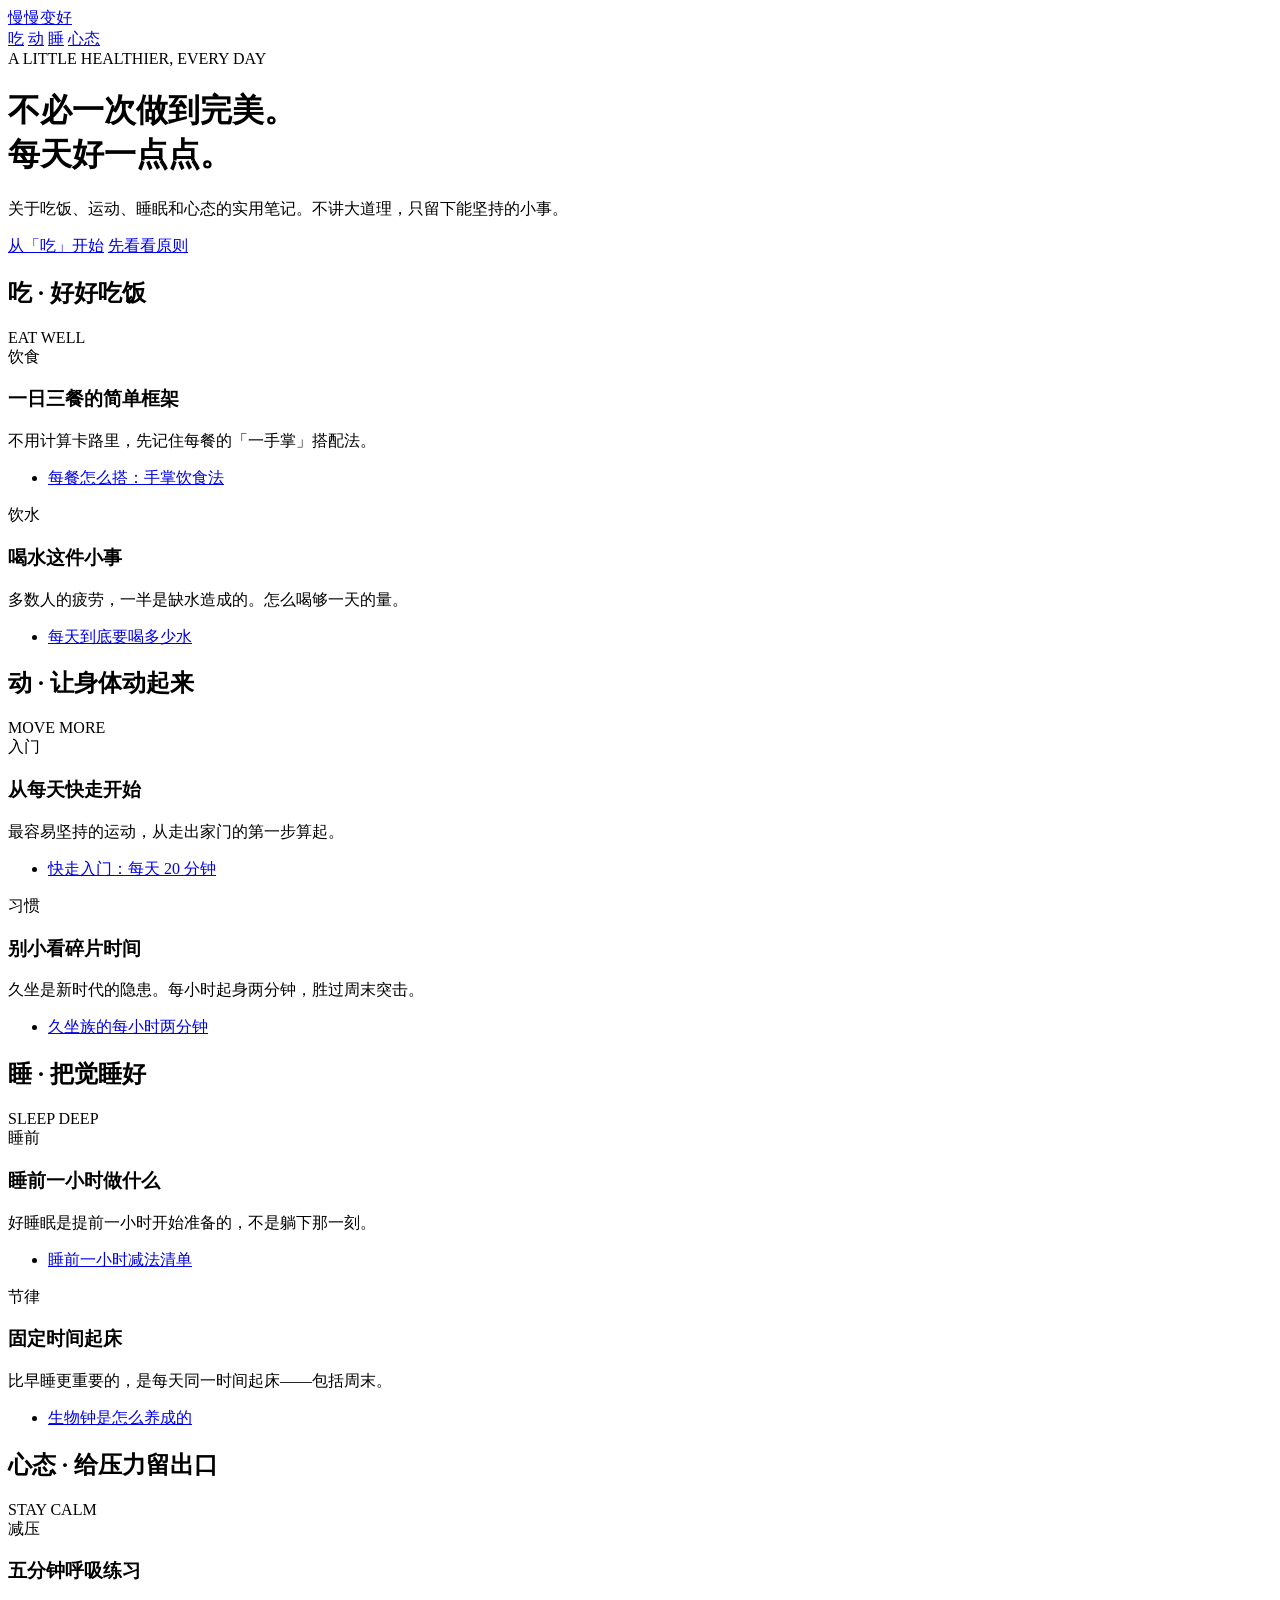
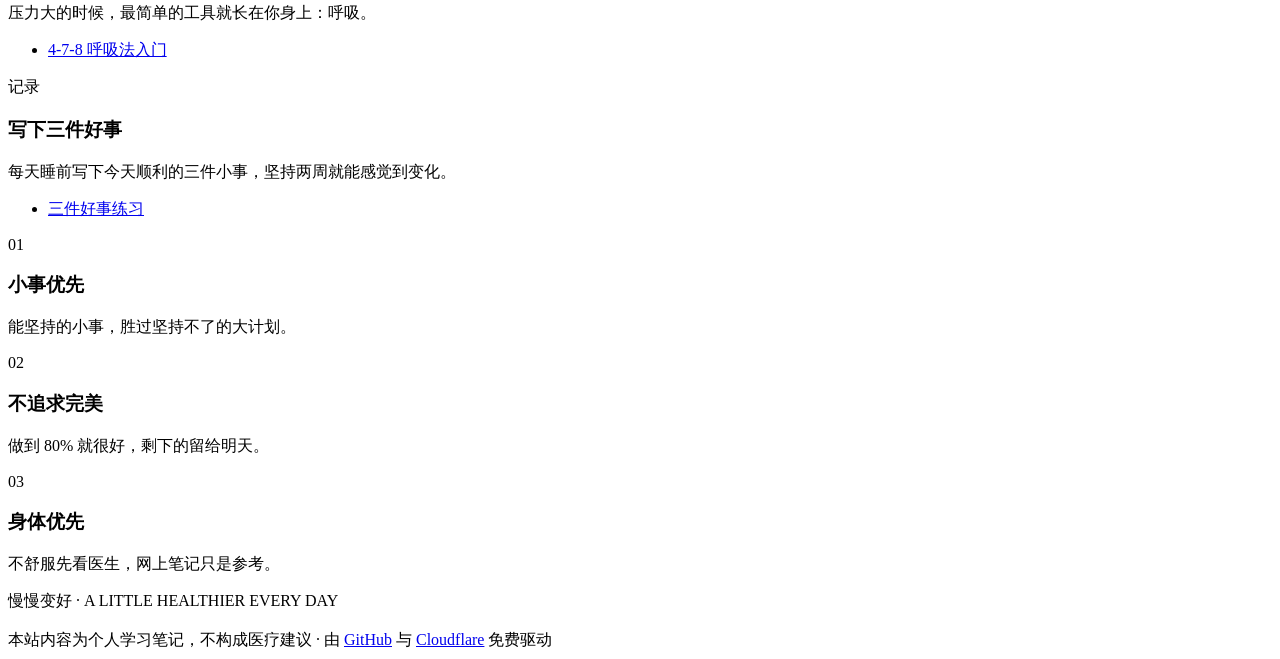
==== index.html @ fbc47bec "first commit" ====
<!DOCTYPE html>
<html lang="zh-CN">
<head>
<meta charset="UTF-8">
<meta name="viewport" content="width=device-width, initial-scale=1.0">
<title>慢慢变好 · 健康生活知识库</title>
<meta name="description" content="关于吃、动、睡与心态的健康生活知识库。不必一次做到完美，每天一点点。">
<link rel="stylesheet" href="css/style.css">
</head>
<body>

<header class="site">
  <div class="wrap nav">
    <a class="logo" href="index.html">慢慢<span>变好</span></a>
    <nav class="nav-links">
      <a href="#eat">吃</a>
      <a href="#move">动</a>
      <a href="#sleep">睡</a>
      <a href="#mind">心态</a>
    </nav>
  </div>
</header>

<main>
  <div class="wrap hero">
    <div class="kicker">A LITTLE HEALTHIER, EVERY DAY</div>
    <h1>不必一次做到完美。<br>每天好一点点。</h1>
    <p>关于吃饭、运动、睡眠和心态的实用笔记。不讲大道理，只留下能坚持的小事。</p>
    <a class="btn" href="#eat">从「吃」开始</a>
    <a class="btn ghost" href="#principles">先看看原则</a>
  </div>

  <section class="block" id="eat">
    <div class="wrap">
      <div class="section-title">
        <h2>吃 · 好好吃饭</h2>
        <div class="en">EAT WELL</div>
      </div>
      <div class="cards">
        <div class="card">
          <span class="tag t-eat">饮食</span>
          <h3>一日三餐的简单框架</h3>
          <p>不用计算卡路里，先记住每餐的「一手掌」搭配法。</p>
          <ul>
            <li><a href="articles/eat-plate.html">每餐怎么搭：手掌饮食法</a></li>
          </ul>
        </div>
        <div class="card">
          <span class="tag t-eat">饮水</span>
          <h3>喝水这件小事</h3>
          <p>多数人的疲劳，一半是缺水造成的。怎么喝够一天的量。</p>
          <ul>
            <li><a href="articles/eat-water.html">每天到底要喝多少水</a></li>
          </ul>
        </div>
      </div>
    </div>
  </section>

  <section class="block" id="move">
    <div class="wrap">
      <div class="section-title">
        <h2>动 · 让身体动起来</h2>
        <div class="en">MOVE MORE</div>
      </div>
      <div class="cards">
        <div class="card">
          <span class="tag t-move">入门</span>
          <h3>从每天快走开始</h3>
          <p>最容易坚持的运动，从走出家门的第一步算起。</p>
          <ul>
            <li><a href="articles/move-walking.html">快走入门：每天 20 分钟</a></li>
          </ul>
        </div>
        <div class="card">
          <span class="tag t-move">习惯</span>
          <h3>别小看碎片时间</h3>
          <p>久坐是新时代的隐患。每小时起身两分钟，胜过周末突击。</p>
          <ul>
            <li><a href="articles/move-breaks.html">久坐族的每小时两分钟</a></li>
          </ul>
        </div>
      </div>
    </div>
  </section>

  <section class="block" id="sleep">
    <div class="wrap">
      <div class="section-title">
        <h2>睡 · 把觉睡好</h2>
        <div class="en">SLEEP DEEP</div>
      </div>
      <div class="cards">
        <div class="card">
          <span class="tag t-sleep">睡前</span>
          <h3>睡前一小时做什么</h3>
          <p>好睡眠是提前一小时开始准备的，不是躺下那一刻。</p>
          <ul>
            <li><a href="articles/sleep-routine.html">睡前一小时减法清单</a></li>
          </ul>
        </div>
        <div class="card">
          <span class="tag t-sleep">节律</span>
          <h3>固定时间起床</h3>
          <p>比早睡更重要的，是每天同一时间起床——包括周末。</p>
          <ul>
            <li><a href="articles/sleep-rhythm.html">生物钟是怎么养成的</a></li>
          </ul>
        </div>
      </div>
    </div>
  </section>

  <section class="block" id="mind">
    <div class="wrap">
      <div class="section-title">
        <h2>心态 · 给压力留出口</h2>
        <div class="en">STAY CALM</div>
      </div>
      <div class="cards">
        <div class="card">
          <span class="tag t-mind">减压</span>
          <h3>五分钟呼吸练习</h3>
          <p>压力大的时候，最简单的工具就长在你身上：呼吸。</p>
          <ul>
            <li><a href="articles/mind-breathing.html">4-7-8 呼吸法入门</a></li>
          </ul>
        </div>
        <div class="card">
          <span class="tag t-mind">记录</span>
          <h3>写下三件好事</h3>
          <p>每天睡前写下今天顺利的三件小事，坚持两周就能感觉到变化。</p>
          <ul>
            <li><a href="articles/mind-journal.html">三件好事练习</a></li>
          </ul>
        </div>
      </div>
    </div>
  </section>

  <section class="principles" id="principles">
    <div class="wrap grid">
      <div>
        <div class="num">01</div>
        <h3>小事优先</h3>
        <p>能坚持的小事，胜过坚持不了的大计划。</p>
      </div>
      <div>
        <div class="num">02</div>
        <h3>不追求完美</h3>
        <p>做到 80% 就很好，剩下的留给明天。</p>
      </div>
      <div>
        <div class="num">03</div>
        <h3>身体优先</h3>
        <p>不舒服先看医生，网上笔记只是参考。</p>
      </div>
    </div>
  </section>
</main>

<footer class="site">
  <div class="wrap">
    慢慢变好 · A LITTLE HEALTHIER EVERY DAY<br><br>
    本站内容为个人学习笔记，不构成医疗建议 · 由 <a href="https://github.com/" target="_blank">GitHub</a> 与 <a href="https://www.cloudflare.com/" target="_blank">Cloudflare</a> 免费驱动
  </div>
</footer>

</body>
</html>
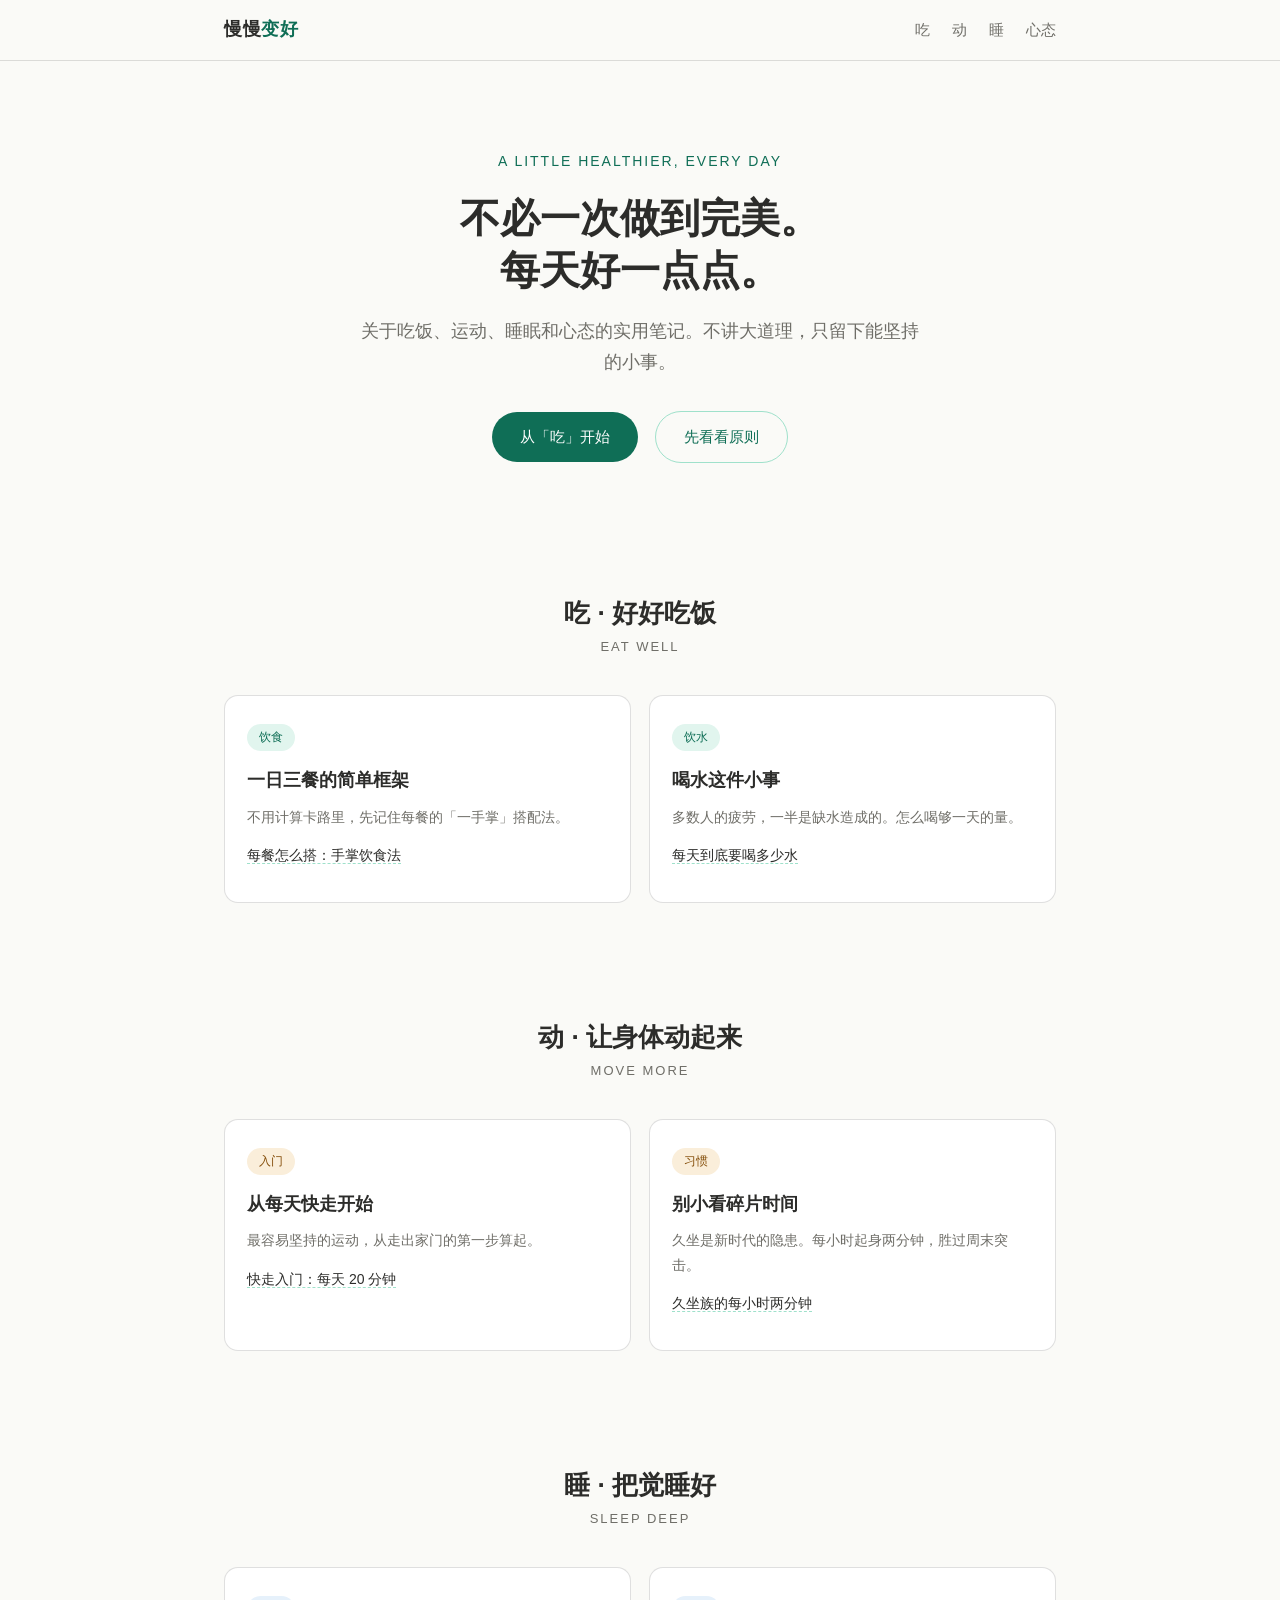
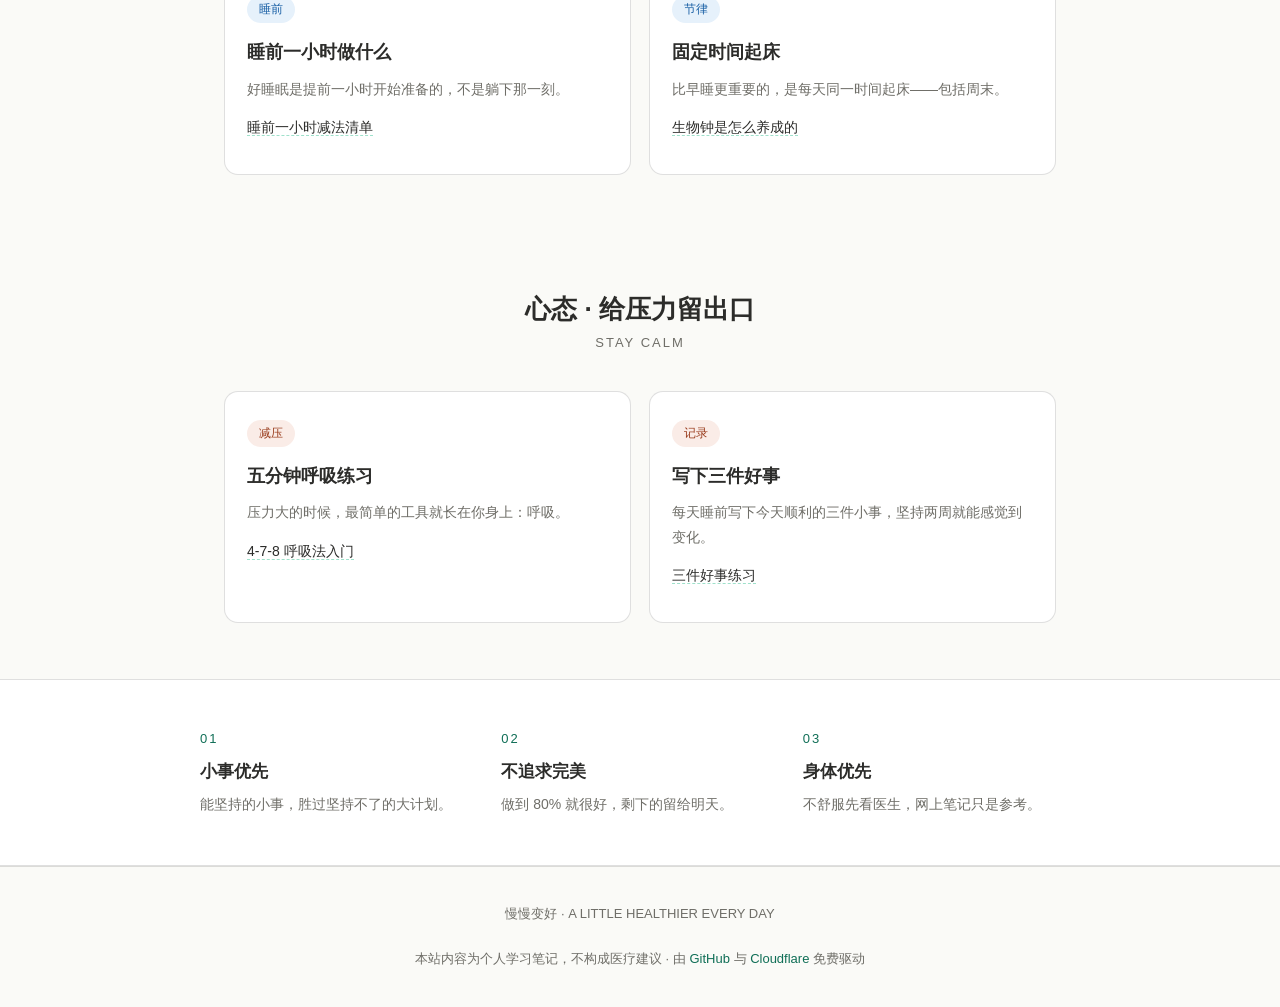
==== commit a2c28cf2: "fix links" ====
--- a/index.html
+++ b/index.html
@@ -5,7 +5,7 @@
 <meta name="viewport" content="width=device-width, initial-scale=1.0">
 <title>慢慢变好 · 健康生活知识库</title>
 <meta name="description" content="关于吃、动、睡与心态的健康生活知识库。不必一次做到完美，每天一点点。">
-<link rel="stylesheet" href="css/style.css">
+<link rel="stylesheet" href="style.css">
 </head>
 <body>
 
@@ -42,7 +42,7 @@
           <h3>一日三餐的简单框架</h3>
           <p>不用计算卡路里，先记住每餐的「一手掌」搭配法。</p>
           <ul>
-            <li><a href="articles/eat-plate.html">每餐怎么搭：手掌饮食法</a></li>
+            <li><a href="eat-plate.html">每餐怎么搭：手掌饮食法</a></li>
           </ul>
         </div>
         <div class="card">
@@ -50,7 +50,7 @@
           <h3>喝水这件小事</h3>
           <p>多数人的疲劳，一半是缺水造成的。怎么喝够一天的量。</p>
           <ul>
-            <li><a href="articles/eat-water.html">每天到底要喝多少水</a></li>
+            <li><a href="eat-water.html">每天到底要喝多少水</a></li>
           </ul>
         </div>
       </div>
@@ -69,7 +69,7 @@
           <h3>从每天快走开始</h3>
           <p>最容易坚持的运动，从走出家门的第一步算起。</p>
           <ul>
-            <li><a href="articles/move-walking.html">快走入门：每天 20 分钟</a></li>
+            <li><a href="move-walking.html">快走入门：每天 20 分钟</a></li>
           </ul>
         </div>
         <div class="card">
@@ -77,7 +77,7 @@
           <h3>别小看碎片时间</h3>
           <p>久坐是新时代的隐患。每小时起身两分钟，胜过周末突击。</p>
           <ul>
-            <li><a href="articles/move-breaks.html">久坐族的每小时两分钟</a></li>
+            <li><a href="move-breaks.html">久坐族的每小时两分钟</a></li>
           </ul>
         </div>
       </div>
@@ -96,7 +96,7 @@
           <h3>睡前一小时做什么</h3>
           <p>好睡眠是提前一小时开始准备的，不是躺下那一刻。</p>
           <ul>
-            <li><a href="articles/sleep-routine.html">睡前一小时减法清单</a></li>
+            <li><a href="sleep-routine.html">睡前一小时减法清单</a></li>
           </ul>
         </div>
         <div class="card">
@@ -104,7 +104,7 @@
           <h3>固定时间起床</h3>
           <p>比早睡更重要的，是每天同一时间起床——包括周末。</p>
           <ul>
-            <li><a href="articles/sleep-rhythm.html">生物钟是怎么养成的</a></li>
+            <li><a href="sleep-rhythm.html">生物钟是怎么养成的</a></li>
           </ul>
         </div>
       </div>
@@ -123,7 +123,7 @@
           <h3>五分钟呼吸练习</h3>
           <p>压力大的时候，最简单的工具就长在你身上：呼吸。</p>
           <ul>
-            <li><a href="articles/mind-breathing.html">4-7-8 呼吸法入门</a></li>
+            <li><a href="mind-breathing.html">4-7-8 呼吸法入门</a></li>
           </ul>
         </div>
         <div class="card">
@@ -131,7 +131,7 @@
           <h3>写下三件好事</h3>
           <p>每天睡前写下今天顺利的三件小事，坚持两周就能感觉到变化。</p>
           <ul>
-            <li><a href="articles/mind-journal.html">三件好事练习</a></li>
+            <li><a href="mind-journal.html">三件好事练习</a></li>
           </ul>
         </div>
       </div>
--- a/style.css
+++ b/style.css
@@ -0,0 +1,207 @@
+:root {
+  --bg: #fafaf7;
+  --surface: #ffffff;
+  --ink: #2c2c2a;
+  --muted: #6f6e68;
+  --accent: #0f6e56;
+  --accent-soft: #e1f5ee;
+  --accent-border: #9fe1cb;
+  --amber-soft: #faeeda;
+  --amber-ink: #854f0b;
+  --blue-soft: #e6f1fb;
+  --blue-ink: #185fa5;
+  --coral-soft: #faece7;
+  --coral-ink: #993c1d;
+  --border: rgba(44, 44, 42, 0.15);
+  --radius: 14px;
+  --maxw: 880px;
+}
+
+* { margin: 0; padding: 0; box-sizing: border-box; }
+
+body {
+  font-family: -apple-system, BlinkMacSystemFont, "PingFang SC", "Hiragino Sans GB", "Microsoft YaHei", sans-serif;
+  background: var(--bg);
+  color: var(--ink);
+  line-height: 1.75;
+  font-size: 16px;
+}
+
+.wrap { max-width: var(--maxw); margin: 0 auto; padding: 0 24px; }
+
+/* ---------- 顶部导航 ---------- */
+header.site {
+  position: sticky;
+  top: 0;
+  background: rgba(250, 250, 247, 0.92);
+  backdrop-filter: blur(8px);
+  border-bottom: 1px solid var(--border);
+  z-index: 10;
+}
+.nav {
+  display: flex;
+  align-items: center;
+  justify-content: space-between;
+  height: 60px;
+}
+.logo {
+  font-weight: 600;
+  font-size: 18px;
+  color: var(--ink);
+  text-decoration: none;
+  letter-spacing: 0.5px;
+}
+.logo span { color: var(--accent); }
+.nav-links { display: flex; gap: 22px; }
+.nav-links a {
+  color: var(--muted);
+  text-decoration: none;
+  font-size: 15px;
+}
+.nav-links a:hover { color: var(--accent); }
+
+/* ---------- Hero ---------- */
+.hero { padding: 88px 0 72px; text-align: center; }
+.hero .kicker {
+  color: var(--accent);
+  font-size: 14px;
+  letter-spacing: 2px;
+  margin-bottom: 18px;
+}
+.hero h1 {
+  font-size: 40px;
+  font-weight: 600;
+  line-height: 1.3;
+  margin-bottom: 20px;
+}
+.hero p {
+  color: var(--muted);
+  font-size: 18px;
+  max-width: 560px;
+  margin: 0 auto 32px;
+}
+.btn {
+  display: inline-block;
+  background: var(--accent);
+  color: #fff;
+  padding: 12px 28px;
+  border-radius: 999px;
+  text-decoration: none;
+  font-size: 15px;
+  margin: 0 6px;
+}
+.btn.ghost {
+  background: transparent;
+  color: var(--accent);
+  border: 1px solid var(--accent-border);
+}
+.btn:hover { opacity: 0.9; }
+
+/* ---------- 分区卡片 ---------- */
+section.block { padding: 56px 0; }
+.section-title { text-align: center; margin-bottom: 8px; }
+.section-title h2 { font-size: 26px; font-weight: 600; }
+.section-title .en {
+  color: var(--muted);
+  font-size: 13px;
+  letter-spacing: 2px;
+  text-transform: uppercase;
+}
+.cards {
+  display: grid;
+  grid-template-columns: repeat(auto-fit, minmax(220px, 1fr));
+  gap: 18px;
+  margin-top: 36px;
+}
+.card {
+  background: var(--surface);
+  border: 1px solid var(--border);
+  border-radius: var(--radius);
+  padding: 26px 22px;
+}
+.card .tag {
+  display: inline-block;
+  font-size: 12px;
+  padding: 3px 12px;
+  border-radius: 999px;
+  margin-bottom: 14px;
+}
+.card h3 { font-size: 18px; font-weight: 600; margin-bottom: 8px; }
+.card p { color: var(--muted); font-size: 14px; margin-bottom: 14px; }
+.card ul { list-style: none; }
+.card ul li { margin: 8px 0; font-size: 14px; }
+.card ul li a { color: var(--ink); text-decoration: none; border-bottom: 1px dashed var(--accent-border); }
+.card ul li a:hover { color: var(--accent); }
+.t-eat  { background: var(--accent-soft); color: var(--accent); }
+.t-move { background: var(--amber-soft); color: var(--amber-ink); }
+.t-sleep{ background: var(--blue-soft); color: var(--blue-ink); }
+.t-mind { background: var(--coral-soft); color: var(--coral-ink); }
+
+/* ---------- 原则 ---------- */
+.principles {
+  background: var(--surface);
+  border-top: 1px solid var(--border);
+  border-bottom: 1px solid var(--border);
+}
+.principles .grid {
+  display: grid;
+  grid-template-columns: repeat(auto-fit, minmax(220px, 1fr));
+  gap: 24px;
+  padding: 48px 0;
+}
+.principles .num { color: var(--accent); font-size: 13px; letter-spacing: 2px; }
+.principles h3 { font-size: 17px; font-weight: 600; margin: 6px 0; }
+.principles p { color: var(--muted); font-size: 14px; }
+
+/* ---------- 文章页 ---------- */
+.article {
+  background: var(--surface);
+  border-radius: var(--radius);
+  border: 1px solid var(--border);
+  padding: 48px 40px;
+  margin: 40px 0 24px;
+}
+.article .meta { color: var(--muted); font-size: 13px; margin-bottom: 6px; }
+.article .meta .cat { color: var(--accent); margin-right: 10px; }
+.article h1 { font-size: 30px; font-weight: 600; line-height: 1.35; margin-bottom: 24px; }
+.article h2 {
+  font-size: 20px;
+  font-weight: 600;
+  margin: 34px 0 12px;
+  padding-left: 12px;
+  border-left: 3px solid var(--accent);
+}
+.article p { margin: 12px 0; }
+.article ul, .article ol { margin: 12px 0 12px 24px; }
+.article li { margin: 6px 0; }
+.article blockquote {
+  background: var(--accent-soft);
+  border-radius: 10px;
+  padding: 14px 18px;
+  color: var(--accent);
+  margin: 20px 0;
+  font-size: 15px;
+}
+.back {
+  display: inline-block;
+  color: var(--accent);
+  text-decoration: none;
+  font-size: 14px;
+  margin-bottom: 8px;
+}
+
+/* ---------- 页脚 ---------- */
+footer.site {
+  border-top: 1px solid var(--border);
+  padding: 36px 0;
+  text-align: center;
+  color: var(--muted);
+  font-size: 13px;
+}
+footer.site a { color: var(--accent); text-decoration: none; }
+
+@media (max-width: 600px) {
+  .hero h1 { font-size: 30px; }
+  .article { padding: 30px 22px; }
+  .nav-links { gap: 12px; font-size: 13px; }
+}
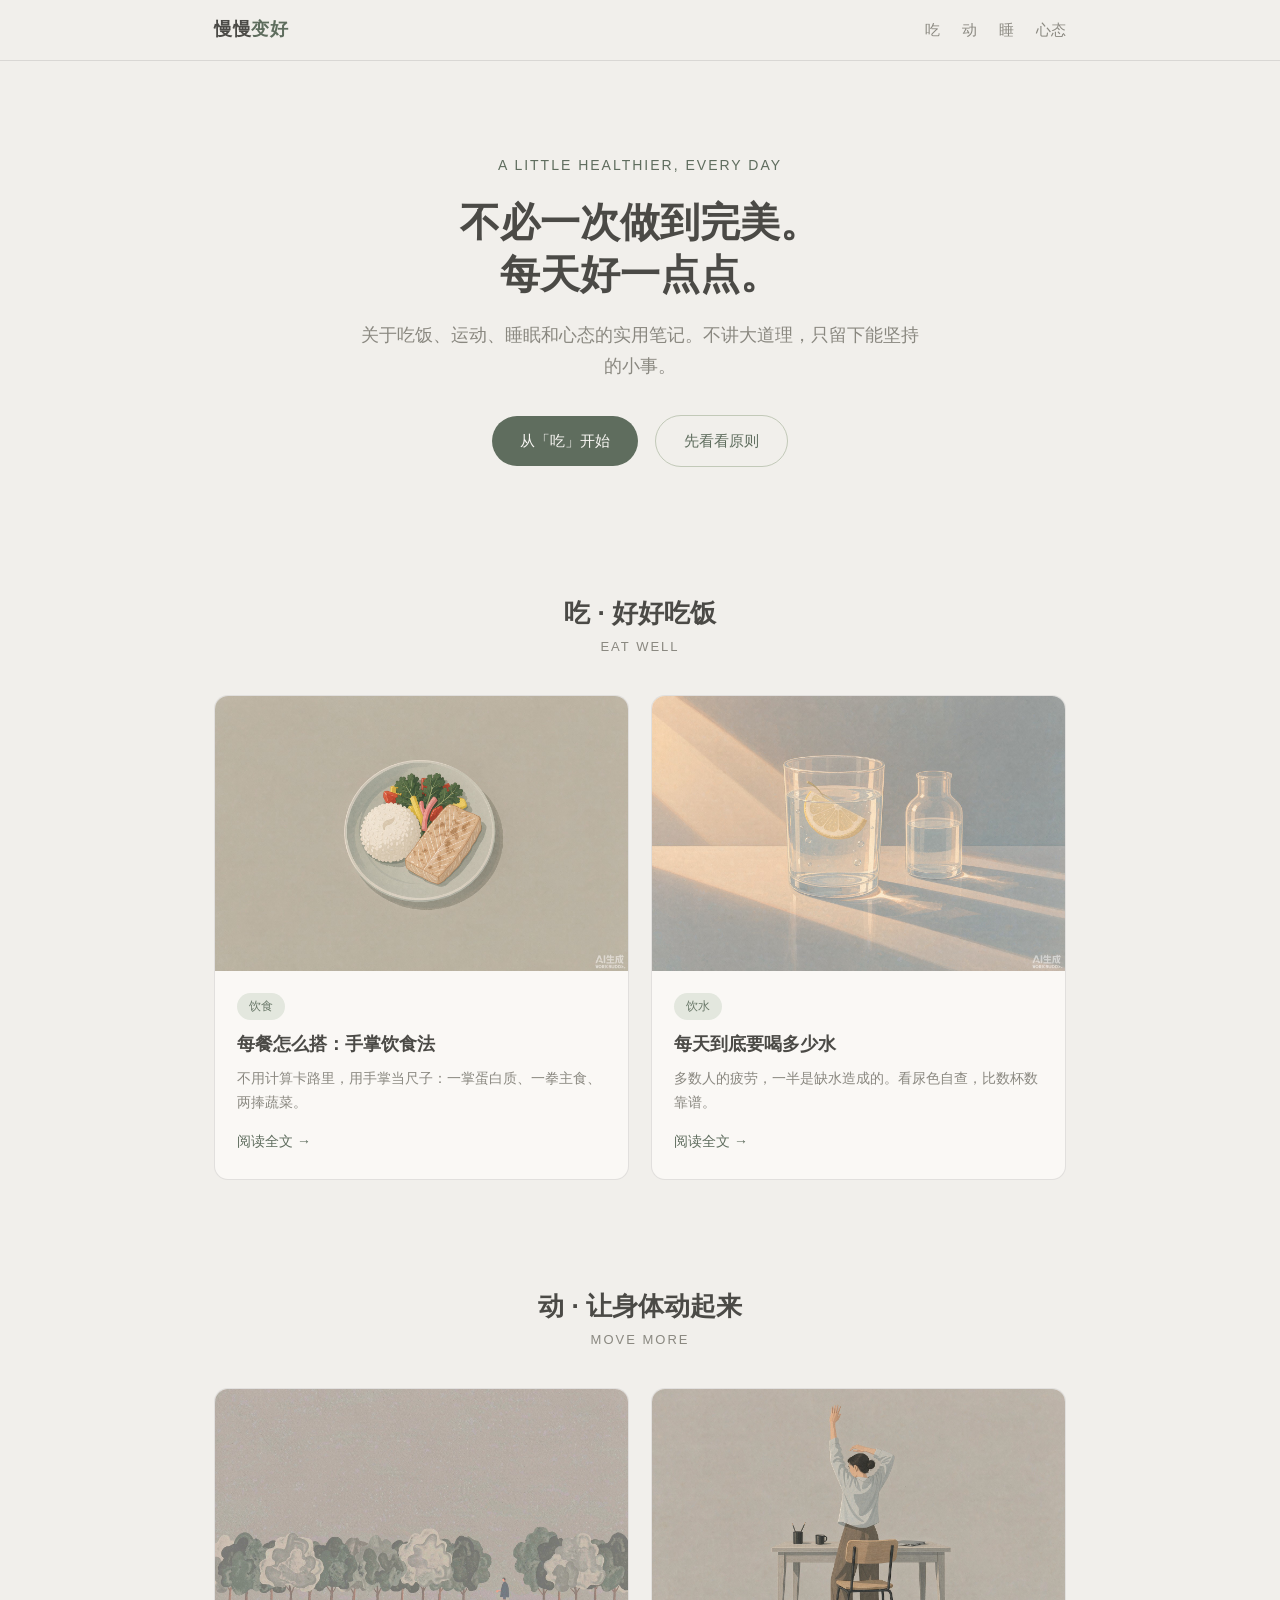
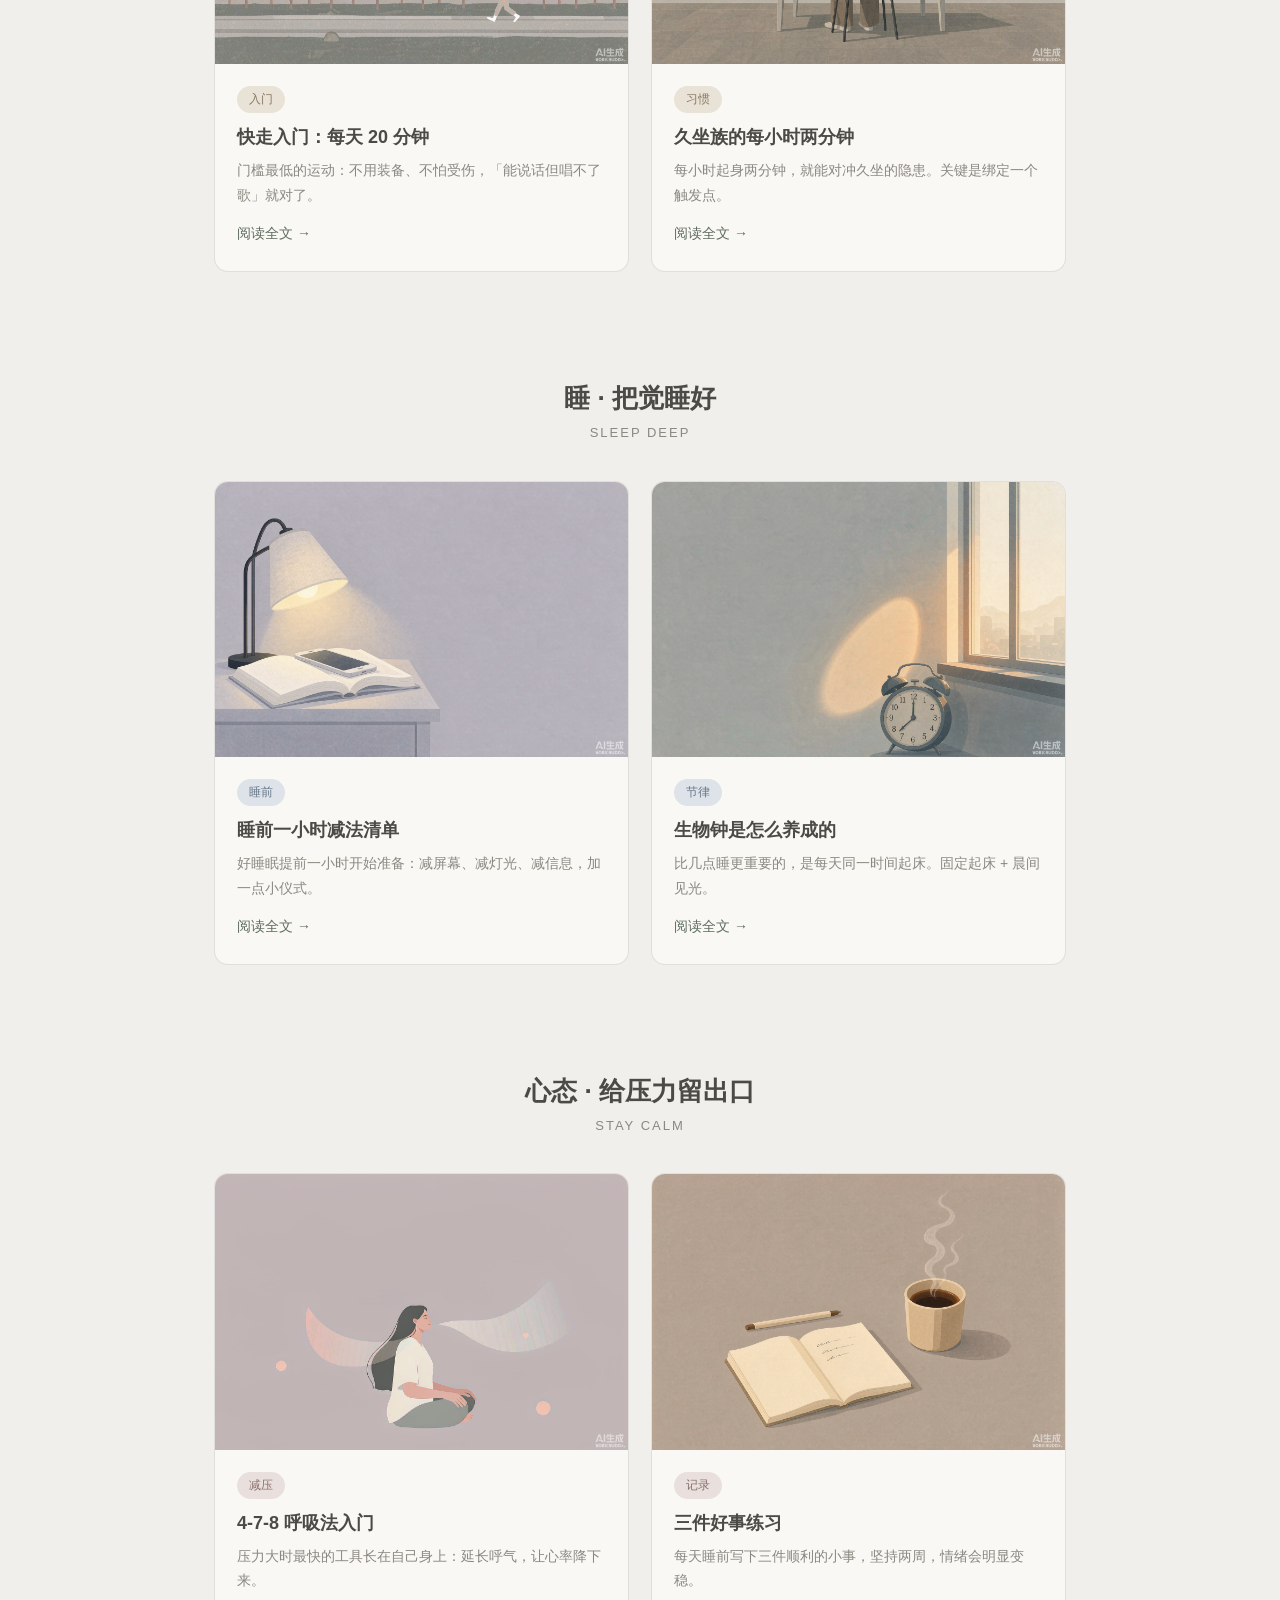
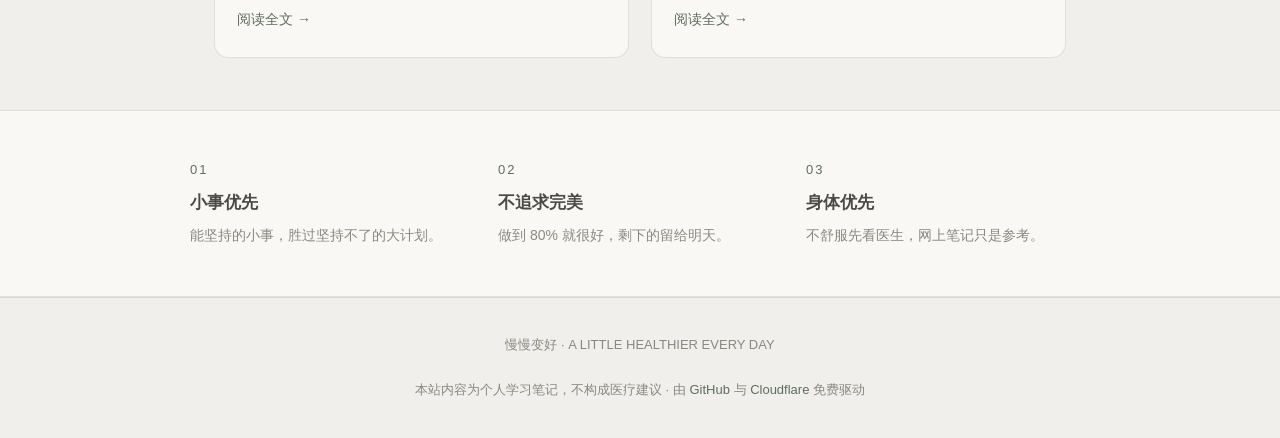
==== commit 471bc48f: "redesign" ====
--- a/index.html
+++ b/index.html
@@ -38,20 +38,22 @@
       </div>
       <div class="cards">
         <div class="card">
-          <span class="tag t-eat">饮食</span>
-          <h3>一日三餐的简单框架</h3>
-          <p>不用计算卡路里，先记住每餐的「一手掌」搭配法。</p>
-          <ul>
-            <li><a href="eat-plate.html">每餐怎么搭：手掌饮食法</a></li>
-          </ul>
+          <a class="cover" href="eat-plate.html"><img src="cover-eat-plate.jpg" alt="手掌饮食法封面图"></a>
+          <div class="body">
+            <span class="tag t-eat">饮食</span>
+            <h3>每餐怎么搭：手掌饮食法</h3>
+            <p>不用计算卡路里，用手掌当尺子：一掌蛋白质、一拳主食、两捧蔬菜。</p>
+            <a class="readmore" href="eat-plate.html">阅读全文 →</a>
+          </div>
         </div>
         <div class="card">
-          <span class="tag t-eat">饮水</span>
-          <h3>喝水这件小事</h3>
-          <p>多数人的疲劳，一半是缺水造成的。怎么喝够一天的量。</p>
-          <ul>
-            <li><a href="eat-water.html">每天到底要喝多少水</a></li>
-          </ul>
+          <a class="cover" href="eat-water.html"><img src="cover-eat-water.jpg" alt="喝水指南封面图"></a>
+          <div class="body">
+            <span class="tag t-eat">饮水</span>
+            <h3>每天到底要喝多少水</h3>
+            <p>多数人的疲劳，一半是缺水造成的。看尿色自查，比数杯数靠谱。</p>
+            <a class="readmore" href="eat-water.html">阅读全文 →</a>
+          </div>
         </div>
       </div>
     </div>
@@ -65,20 +67,22 @@
       </div>
       <div class="cards">
         <div class="card">
-          <span class="tag t-move">入门</span>
-          <h3>从每天快走开始</h3>
-          <p>最容易坚持的运动，从走出家门的第一步算起。</p>
-          <ul>
-            <li><a href="move-walking.html">快走入门：每天 20 分钟</a></li>
-          </ul>
+          <a class="cover" href="move-walking.html"><img src="cover-move-walking.jpg" alt="快走入门封面图"></a>
+          <div class="body">
+            <span class="tag t-move">入门</span>
+            <h3>快走入门：每天 20 分钟</h3>
+            <p>门槛最低的运动：不用装备、不怕受伤，「能说话但唱不了歌」就对了。</p>
+            <a class="readmore" href="move-walking.html">阅读全文 →</a>
+          </div>
         </div>
         <div class="card">
-          <span class="tag t-move">习惯</span>
-          <h3>别小看碎片时间</h3>
-          <p>久坐是新时代的隐患。每小时起身两分钟，胜过周末突击。</p>
-          <ul>
-            <li><a href="move-breaks.html">久坐族的每小时两分钟</a></li>
-          </ul>
+          <a class="cover" href="move-breaks.html"><img src="cover-move-breaks.jpg" alt="久坐起身封面图"></a>
+          <div class="body">
+            <span class="tag t-move">习惯</span>
+            <h3>久坐族的每小时两分钟</h3>
+            <p>每小时起身两分钟，就能对冲久坐的隐患。关键是绑定一个触发点。</p>
+            <a class="readmore" href="move-breaks.html">阅读全文 →</a>
+          </div>
         </div>
       </div>
     </div>
@@ -92,20 +96,22 @@
       </div>
       <div class="cards">
         <div class="card">
-          <span class="tag t-sleep">睡前</span>
-          <h3>睡前一小时做什么</h3>
-          <p>好睡眠是提前一小时开始准备的，不是躺下那一刻。</p>
-          <ul>
-            <li><a href="sleep-routine.html">睡前一小时减法清单</a></li>
-          </ul>
+          <a class="cover" href="sleep-routine.html"><img src="cover-sleep-routine.jpg" alt="睡前清单封面图"></a>
+          <div class="body">
+            <span class="tag t-sleep">睡前</span>
+            <h3>睡前一小时减法清单</h3>
+            <p>好睡眠提前一小时开始准备：减屏幕、减灯光、减信息，加一点小仪式。</p>
+            <a class="readmore" href="sleep-routine.html">阅读全文 →</a>
+          </div>
         </div>
         <div class="card">
-          <span class="tag t-sleep">节律</span>
-          <h3>固定时间起床</h3>
-          <p>比早睡更重要的，是每天同一时间起床——包括周末。</p>
-          <ul>
-            <li><a href="sleep-rhythm.html">生物钟是怎么养成的</a></li>
-          </ul>
+          <a class="cover" href="sleep-rhythm.html"><img src="cover-sleep-rhythm.jpg" alt="生物钟封面图"></a>
+          <div class="body">
+            <span class="tag t-sleep">节律</span>
+            <h3>生物钟是怎么养成的</h3>
+            <p>比几点睡更重要的，是每天同一时间起床。固定起床 + 晨间见光。</p>
+            <a class="readmore" href="sleep-rhythm.html">阅读全文 →</a>
+          </div>
         </div>
       </div>
     </div>
@@ -119,20 +125,22 @@
       </div>
       <div class="cards">
         <div class="card">
-          <span class="tag t-mind">减压</span>
-          <h3>五分钟呼吸练习</h3>
-          <p>压力大的时候，最简单的工具就长在你身上：呼吸。</p>
-          <ul>
-            <li><a href="mind-breathing.html">4-7-8 呼吸法入门</a></li>
-          </ul>
+          <a class="cover" href="mind-breathing.html"><img src="cover-mind-breathing.jpg" alt="呼吸练习封面图"></a>
+          <div class="body">
+            <span class="tag t-mind">减压</span>
+            <h3>4-7-8 呼吸法入门</h3>
+            <p>压力大时最快的工具长在自己身上：延长呼气，让心率降下来。</p>
+            <a class="readmore" href="mind-breathing.html">阅读全文 →</a>
+          </div>
         </div>
         <div class="card">
-          <span class="tag t-mind">记录</span>
-          <h3>写下三件好事</h3>
-          <p>每天睡前写下今天顺利的三件小事，坚持两周就能感觉到变化。</p>
-          <ul>
-            <li><a href="mind-journal.html">三件好事练习</a></li>
-          </ul>
+          <a class="cover" href="mind-journal.html"><img src="cover-mind-journal.jpg" alt="三件好事封面图"></a>
+          <div class="body">
+            <span class="tag t-mind">记录</span>
+            <h3>三件好事练习</h3>
+            <p>每天睡前写下三件顺利的小事，坚持两周，情绪会明显变稳。</p>
+            <a class="readmore" href="mind-journal.html">阅读全文 →</a>
+          </div>
         </div>
       </div>
     </div>
--- a/style.css
+++ b/style.css
@@ -1,23 +1,20 @@
 :root {
-  --bg: #fafaf7;
-  --surface: #ffffff;
-  --ink: #2c2c2a;
-  --muted: #6f6e68;
-  --accent: #0f6e56;
-  --accent-soft: #e1f5ee;
-  --accent-border: #9fe1cb;
-  --amber-soft: #faeeda;
-  --amber-ink: #854f0b;
-  --blue-soft: #e6f1fb;
-  --blue-ink: #185fa5;
-  --coral-soft: #faece7;
-  --coral-ink: #993c1d;
-  --border: rgba(44, 44, 42, 0.15);
+  --bg: #f1efeb;
+  --surface: #faf8f5;
+  --ink: #4b4a46;
+  --muted: #8a8880;
+  --accent: #7d8b7c;
+  --accent-deep: #5f6d5e;
+  --accent-soft: #e4e6df;
+  --accent-border: #c2c9b8;
+  --border: rgba(75, 74, 70, 0.14);
   --radius: 14px;
-  --maxw: 880px;
+  --maxw: 900px;
 }
 
 * { margin: 0; padding: 0; box-sizing: border-box; }
+
+html { scroll-behavior: smooth; }
 
 body {
   font-family: -apple-system, BlinkMacSystemFont, "PingFang SC", "Hiragino Sans GB", "Microsoft YaHei", sans-serif;
@@ -29,11 +26,23 @@
 
 .wrap { max-width: var(--maxw); margin: 0 auto; padding: 0 24px; }
 
+/* ---------- 阅读进度条 ---------- */
+.progress {
+  position: fixed;
+  top: 0;
+  left: 0;
+  height: 3px;
+  width: 0;
+  background: var(--accent);
+  z-index: 100;
+  transition: width 0.08s linear;
+}
+
 /* ---------- 顶部导航 ---------- */
 header.site {
   position: sticky;
   top: 0;
-  background: rgba(250, 250, 247, 0.92);
+  background: rgba(241, 239, 235, 0.92);
   backdrop-filter: blur(8px);
   border-bottom: 1px solid var(--border);
   z-index: 10;
@@ -51,19 +60,19 @@
   text-decoration: none;
   letter-spacing: 0.5px;
 }
-.logo span { color: var(--accent); }
+.logo span { color: var(--accent-deep); }
 .nav-links { display: flex; gap: 22px; }
 .nav-links a {
   color: var(--muted);
   text-decoration: none;
   font-size: 15px;
 }
-.nav-links a:hover { color: var(--accent); }
+.nav-links a:hover { color: var(--accent-deep); }
 
 /* ---------- Hero ---------- */
-.hero { padding: 88px 0 72px; text-align: center; }
+.hero { padding: 92px 0 72px; text-align: center; }
 .hero .kicker {
-  color: var(--accent);
+  color: var(--accent-deep);
   font-size: 14px;
   letter-spacing: 2px;
   margin-bottom: 18px;
@@ -82,8 +91,8 @@
 }
 .btn {
   display: inline-block;
-  background: var(--accent);
-  color: #fff;
+  background: var(--accent-deep);
+  color: #faf8f5;
   padding: 12px 28px;
   border-radius: 999px;
   text-decoration: none;
@@ -92,13 +101,13 @@
 }
 .btn.ghost {
   background: transparent;
-  color: var(--accent);
+  color: var(--accent-deep);
   border: 1px solid var(--accent-border);
 }
-.btn:hover { opacity: 0.9; }
-
-/* ---------- 分区卡片 ---------- */
-section.block { padding: 56px 0; }
+.btn:hover { opacity: 0.88; }
+
+/* ---------- 分区标题 ---------- */
+section.block { padding: 52px 0; }
 .section-title { text-align: center; margin-bottom: 8px; }
 .section-title h2 { font-size: 26px; font-weight: 600; }
 .section-title .en {
@@ -107,35 +116,52 @@
   letter-spacing: 2px;
   text-transform: uppercase;
 }
+
+/* ---------- 杂志式卡片 ---------- */
 .cards {
   display: grid;
-  grid-template-columns: repeat(auto-fit, minmax(220px, 1fr));
-  gap: 18px;
+  grid-template-columns: repeat(auto-fit, minmax(280px, 1fr));
+  gap: 22px;
   margin-top: 36px;
 }
 .card {
   background: var(--surface);
   border: 1px solid var(--border);
   border-radius: var(--radius);
-  padding: 26px 22px;
-}
+  overflow: hidden;
+  transition: transform 0.18s ease, box-shadow 0.18s ease;
+}
+.card:hover {
+  transform: translateY(-3px);
+  box-shadow: 0 10px 28px rgba(75, 74, 70, 0.10);
+}
+.card .cover { display: block; }
+.card .cover img {
+  display: block;
+  width: 100%;
+  aspect-ratio: 3 / 2;
+  object-fit: cover;
+}
+.card .body { padding: 20px 22px 24px; }
 .card .tag {
   display: inline-block;
   font-size: 12px;
   padding: 3px 12px;
   border-radius: 999px;
-  margin-bottom: 14px;
-}
-.card h3 { font-size: 18px; font-weight: 600; margin-bottom: 8px; }
-.card p { color: var(--muted); font-size: 14px; margin-bottom: 14px; }
-.card ul { list-style: none; }
-.card ul li { margin: 8px 0; font-size: 14px; }
-.card ul li a { color: var(--ink); text-decoration: none; border-bottom: 1px dashed var(--accent-border); }
-.card ul li a:hover { color: var(--accent); }
-.t-eat  { background: var(--accent-soft); color: var(--accent); }
-.t-move { background: var(--amber-soft); color: var(--amber-ink); }
-.t-sleep{ background: var(--blue-soft); color: var(--blue-ink); }
-.t-mind { background: var(--coral-soft); color: var(--coral-ink); }
+  margin-bottom: 12px;
+}
+.card h3 { font-size: 18px; font-weight: 600; margin-bottom: 8px; line-height: 1.4; }
+.card p { color: var(--muted); font-size: 14px; margin-bottom: 12px; }
+.card .readmore {
+  color: var(--accent-deep);
+  text-decoration: none;
+  font-size: 14px;
+}
+.card .readmore:hover { text-decoration: underline; }
+.t-eat  { background: #e3e7de; color: #6c7a6b; }
+.t-move { background: #e9e2d7; color: #8a7a63; }
+.t-sleep{ background: #dee3e9; color: #67778a; }
+.t-mind { background: #e9e0de; color: #8a6f6c; }
 
 /* ---------- 原则 ---------- */
 .principles {
@@ -149,7 +175,7 @@
   gap: 24px;
   padding: 48px 0;
 }
-.principles .num { color: var(--accent); font-size: 13px; letter-spacing: 2px; }
+.principles .num { color: var(--accent-deep); font-size: 13px; letter-spacing: 2px; }
 .principles h3 { font-size: 17px; font-weight: 600; margin: 6px 0; }
 .principles p { color: var(--muted); font-size: 14px; }
 
@@ -158,11 +184,18 @@
   background: var(--surface);
   border-radius: var(--radius);
   border: 1px solid var(--border);
-  padding: 48px 40px;
+  overflow: hidden;
   margin: 40px 0 24px;
 }
+.article .cover {
+  width: 100%;
+  aspect-ratio: 3 / 1.4;
+  object-fit: cover;
+  display: block;
+}
+.article .inner { padding: 40px 44px 48px; }
 .article .meta { color: var(--muted); font-size: 13px; margin-bottom: 6px; }
-.article .meta .cat { color: var(--accent); margin-right: 10px; }
+.article .meta .cat { color: var(--accent-deep); margin-right: 10px; }
 .article h1 { font-size: 30px; font-weight: 600; line-height: 1.35; margin-bottom: 24px; }
 .article h2 {
   font-size: 20px;
@@ -178,17 +211,40 @@
   background: var(--accent-soft);
   border-radius: 10px;
   padding: 14px 18px;
-  color: var(--accent);
+  color: var(--accent-deep);
   margin: 20px 0;
   font-size: 15px;
 }
 .back {
   display: inline-block;
-  color: var(--accent);
+  color: var(--accent-deep);
   text-decoration: none;
   font-size: 14px;
   margin-bottom: 8px;
 }
+
+/* ---------- 上一篇 / 下一篇 ---------- */
+.pager {
+  display: grid;
+  grid-template-columns: 1fr 1fr;
+  gap: 16px;
+  margin-bottom: 40px;
+}
+.pager a {
+  background: var(--surface);
+  border: 1px solid var(--border);
+  border-radius: 12px;
+  padding: 16px 18px;
+  text-decoration: none;
+  transition: box-shadow 0.18s ease, transform 0.18s ease;
+}
+.pager a:hover {
+  box-shadow: 0 8px 22px rgba(75, 74, 70, 0.09);
+  transform: translateY(-2px);
+}
+.pager .dir { display: block; font-size: 12px; color: var(--muted); margin-bottom: 4px; letter-spacing: 1px; }
+.pager .ptitle { display: block; font-size: 15px; color: var(--ink); font-weight: 500; line-height: 1.45; }
+.pager a.next { text-align: right; }
 
 /* ---------- 页脚 ---------- */
 footer.site {
@@ -198,10 +254,11 @@
   color: var(--muted);
   font-size: 13px;
 }
-footer.site a { color: var(--accent); text-decoration: none; }
+footer.site a { color: var(--accent-deep); text-decoration: none; }
 
 @media (max-width: 600px) {
   .hero h1 { font-size: 30px; }
-  .article { padding: 30px 22px; }
+  .article .inner { padding: 26px 20px 34px; }
   .nav-links { gap: 12px; font-size: 13px; }
-}
+  .pager { grid-template-columns: 1fr; }
+}
